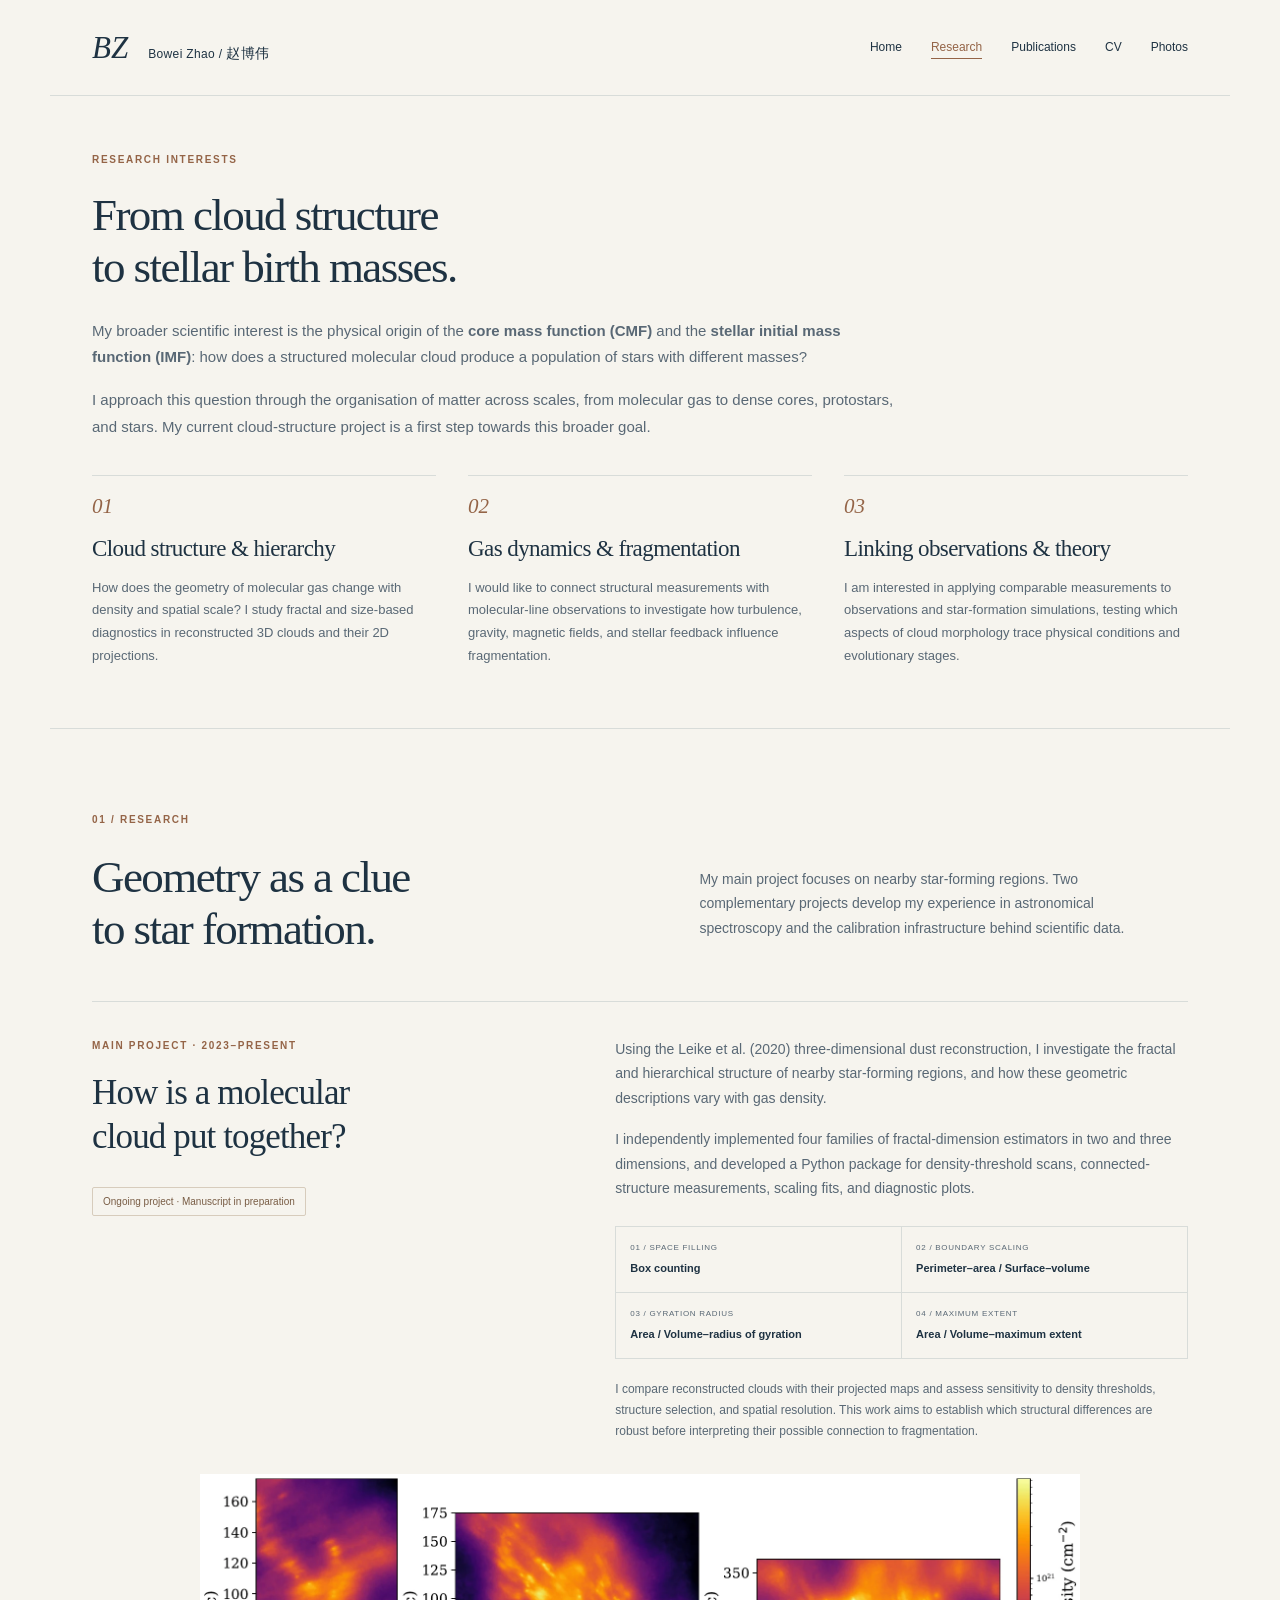
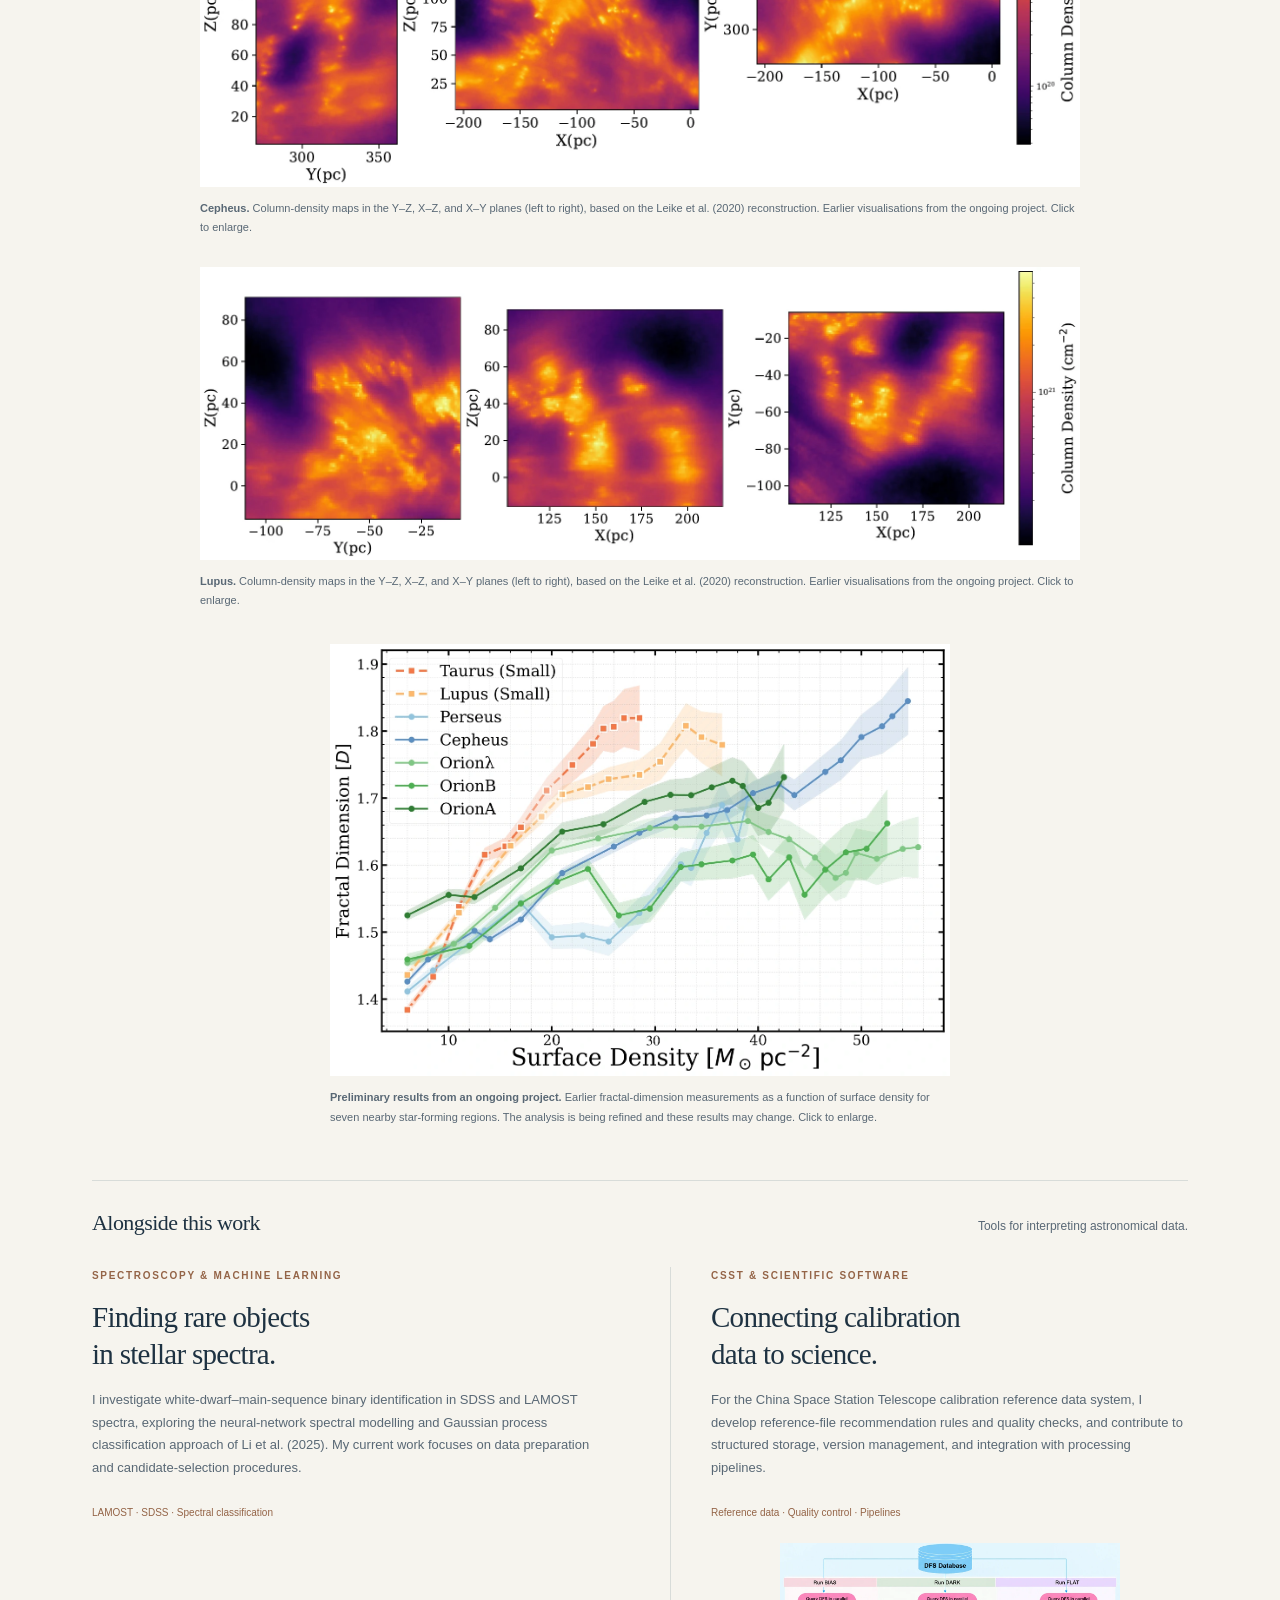
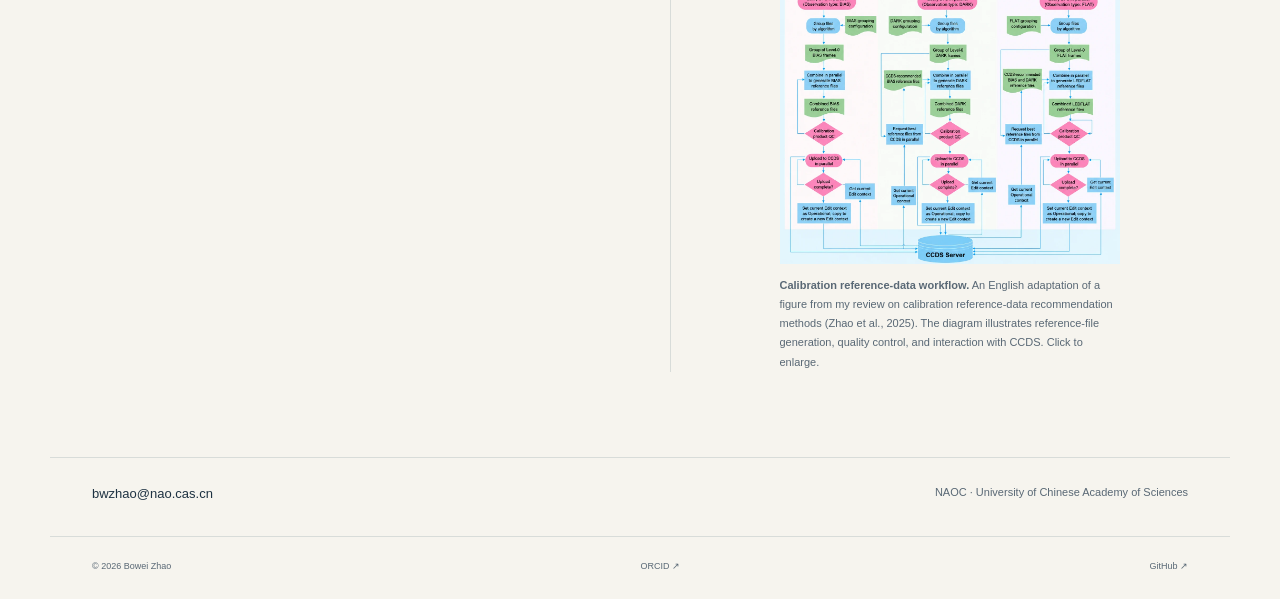
==== research.html @ 01f702c6 "Add files via upload" ====
<!doctype html>
<html lang="en"><head><meta charset="utf-8"><meta name="viewport" content="width=device-width,initial-scale=1"><title>Bowei Zhao | Research · Molecular Clouds &amp; Star Formation</title><meta name="description" content="Bowei Zhao’s research on molecular clouds, star formation, fractal structure, 3D dust, stellar spectra, and CSST calibration."><link rel="noopener noreferrer" href="https://zhao-bowei.github.io/research.html" target="_blank"><meta name="theme-color" content="#f6f4ee"><link rel="icon" href="favicon.svg" type="image/svg+xml"><link rel="stylesheet" href="style.css?v=20261019"><link rel="stylesheet" href="pages.css?v=20261019"></head><body><a class="skip" href="#main">Skip to content</a><header class="wrap"><a class="brand" href="index.html">BZ<span>Bowei Zhao / <span class="chinese-name">赵博伟</span></span></a><nav aria-label="Main navigation"><a href="index.html">Home</a><a href="research.html" aria-current="page">Research</a><a href="publications.html">Publications</a><a href="cv.html">CV</a><a href="photos.html">Photos</a></nav></header><main id="main"><section id="interests" class="wrap interests"><p class="eyebrow">RESEARCH INTERESTS</p><h2>From cloud structure<br>to stellar birth masses.</h2><div class="interest-intro"><p>My broader scientific interest is the physical origin of the <strong>core mass function (CMF)</strong> and the <strong>stellar initial mass function (IMF)</strong>: how does a structured molecular cloud produce a population of stars with different masses?</p><p>I approach this question through the organisation of matter across scales, from molecular gas to dense cores, protostars, and stars. My current cloud-structure project is a first step towards this broader goal.</p></div><div class="interest-topics"><article><span>01</span><h3>Cloud structure &amp; hierarchy</h3><p>How does the geometry of molecular gas change with density and spatial scale? I study fractal and size-based diagnostics in reconstructed 3D clouds and their 2D projections.</p></article><article><span>02</span><h3>Gas dynamics &amp; fragmentation</h3><p>I would like to connect structural measurements with molecular-line observations to investigate how turbulence, gravity, magnetic fields, and stellar feedback influence fragmentation.</p></article><article><span>03</span><h3>Linking observations &amp; theory</h3><p>I am interested in applying comparable measurements to observations and star-formation simulations, testing which aspects of cloud morphology trace physical conditions and evolutionary stages.</p></article></div></section><section id="research" class="wrap research"><div class="section-heading"><p class="eyebrow">01 / RESEARCH</p><h2>Geometry as a clue<br>to star formation.</h2><p>My main project focuses on nearby star-forming regions. Two complementary projects develop my experience in astronomical spectroscopy and the calibration infrastructure behind scientific data.</p></div><article class="featured"><div class="project-title"><p class="eyebrow">MAIN PROJECT · 2023–PRESENT</p><h3>How is a molecular<br>cloud put together?</h3><span class="status">Ongoing project · Manuscript in preparation</span></div><div class="project-body"><p>Using the Leike et al. (2020) three-dimensional dust reconstruction, I investigate the fractal and hierarchical structure of nearby star-forming regions, and how these geometric descriptions vary with gas density.</p><p>I independently implemented four families of fractal-dimension estimators in two and three dimensions, and developed a Python package for density-threshold scans, connected-structure measurements, scaling fits, and diagnostic plots.</p><div class="methods"><div><span>01 / SPACE FILLING</span><strong>Box counting</strong></div><div><span>02 / BOUNDARY SCALING</span><strong>Perimeter–area / Surface–volume</strong></div><div><span>03 / GYRATION RADIUS</span><strong>Area / Volume–radius of gyration</strong></div><div><span>04 / MAXIMUM EXTENT</span><strong>Area / Volume–maximum extent</strong></div></div><p class="small">I compare reconstructed clouds with their projected maps and assess sensitivity to density thresholds, structure selection, and spatial resolution. This work aims to establish which structural differences are robust before interpreting their possible connection to fragmentation.</p></div></article>
<div class="figure-pair"><figure class="research-figure cloud-overview"><a href="assets/cepheus-projections.webp" target="_blank" rel="noopener" aria-label="Enlarge Cepheus projection maps"><img src="assets/cepheus-projections.webp" alt="Cepheus column-density maps in Y–Z, X–Z, and X–Y projections, with coordinates and color scale." loading="lazy" decoding="async"></a><figcaption><strong>Cepheus.</strong> Column-density maps in the Y–Z, X–Z, and X–Y planes (left to right), based on the Leike et al. (2020) reconstruction. Earlier visualisations from the ongoing project. Click to enlarge.</figcaption></figure><figure class="research-figure cloud-overview"><a href="assets/lupus-projections.webp" target="_blank" rel="noopener" aria-label="Enlarge Lupus projection maps"><img src="assets/lupus-projections.webp" alt="Lupus column-density maps in Y–Z, X–Z, and X–Y projections, with coordinates and color scale." loading="lazy" decoding="async"></a><figcaption><strong>Lupus.</strong> Column-density maps in the Y–Z, X–Z, and X–Y planes (left to right), based on the Leike et al. (2020) reconstruction. Earlier visualisations from the ongoing project. Click to enlarge.</figcaption></figure><figure class="research-figure" id="figure-structure-results"><a href="assets/structure-results.webp" target="_blank" rel="noopener"><img src="assets/structure-results.webp" alt="Earlier fractal-dimension measurements versus surface density for seven nearby star-forming regions." loading="lazy" style="display:block;width:100%;height:auto"></a><figcaption><strong>Preliminary results from an ongoing project.</strong> Earlier fractal-dimension measurements as a function of surface density for seven nearby star-forming regions. The analysis is being refined and these results may change. Click to enlarge.</figcaption></figure></div><div class="other-heading"><h3>Alongside this work</h3><p>Tools for interpreting astronomical data.</p></div><div class="other-projects"><article><p class="eyebrow">SPECTROSCOPY &amp; MACHINE LEARNING</p><h3>Finding rare objects<br>in stellar spectra.</h3><p>I investigate white-dwarf–main-sequence binary identification in SDSS and LAMOST spectra, exploring the neural-network spectral modelling and Gaussian process classification approach of Li et al. (2025). My current work focuses on data preparation and candidate-selection procedures.</p><p class="project-foot">LAMOST · SDSS · Spectral classification</p></article><article><p class="eyebrow">CSST &amp; SCIENTIFIC SOFTWARE</p><h3>Connecting calibration<br>data to science.</h3><p>For the China Space Station Telescope calibration reference data system, I develop reference-file recommendation rules and quality checks, and contribute to structured storage, version management, and integration with processing pipelines.</p><p class="project-foot">Reference data · Quality control · Pipelines</p><figure class="research-figure" id="figure-calibration-workflow"><a href="assets/calibration-workflow.webp" target="_blank" rel="noopener" aria-label="Open the CCDS calibration workflow at full size"><img src="assets/calibration-workflow.webp" alt="Workflow for BIAS, DARK, and LEDFLAT calibration reference-file generation and interaction with the CCDS server." loading="lazy" style="display:block;width:100%;height:auto"></a><figcaption><strong>Calibration reference-data workflow.</strong> An English adaptation of a figure from my review on calibration reference-data recommendation methods (Zhao et al., 2025). The diagram illustrates reference-file generation, quality control, and interaction with CCDS. Click to enlarge.</figcaption></figure></article></div></section>

<section class="wrap page-contact"><a href="mailto:bwzhao@nao.cas.cn">bwzhao@nao.cas.cn</a><span>NAOC · University of Chinese Academy of Sciences</span></section></main><footer class="wrap"><span>© 2026 Bowei Zhao</span><a href="https://orcid.org/0009-0002-6783-7510" target="_blank" rel="me noopener noreferrer">ORCID ↗</a><a href="https://github.com/Zhao-Bowei" target="_blank" rel="noopener noreferrer">GitHub ↗</a></footer></body></html>
---- style.css ----
@charset "UTF-8";
:root{--paper:#f6f4ee;--ink:#1e3242;--muted:#596875;--line:#d8dcd9;--accent:#946447;--blue:#395e70}*{box-sizing:border-box}html{scroll-behavior:smooth;scroll-padding-top:28px}body{margin:0;background:var(--paper);color:var(--ink);font:16px/1.75 -apple-system,BlinkMacSystemFont,"Segoe UI",Arial,sans-serif}.wrap{max-width:1180px;margin:auto;padding-left:42px;padding-right:42px}a{color:inherit;text-decoration:none}a:hover{color:var(--accent)}a:focus-visible,input:focus-visible{outline:3px solid var(--accent);outline-offset:6px}header{height:100px;display:flex;align-items:center;justify-content:space-between;border-bottom:1px solid var(--line)}.brand{font:italic 31px Georgia,serif}.brand span{font:12px/1.4 Arial,sans-serif;margin-left:20px;letter-spacing:.03em}nav{display:flex;gap:29px;font-size:12px}p,h1,h2,h3,figure{margin:0}p+p{margin-top:17px}.eyebrow{font-size:10px;letter-spacing:.17em;font-weight:650;color:var(--accent)}.hero{display:grid;grid-template-columns:1.05fr 1fr;gap:65px;align-items:center;padding-top:74px;padding-bottom:70px}h1{font:normal clamp(64px,7.6vw,102px)/.98 Georgia,"Times New Roman",serif;letter-spacing:-.055em;margin:30px 0 27px}h1 em{font-weight:400;color:var(--blue)}.hero-question{font:25px/1.4 Georgia,serif;letter-spacing:-.015em}.hero-bio{font-size:14px;color:var(--muted);max-width:445px;margin:22px 0 25px}.hero-bio strong{font-weight:600;color:var(--ink)}.text-link{font-size:12px;border-bottom:1px solid var(--ink);padding-bottom:8px;display:inline-flex;gap:36px;align-items:center}.explorer{background:#e8ece9;position:relative;border:1px solid #d1dad8;padding:22px 23px 19px}.figure-head{display:flex;justify-content:space-between;align-items:center;font-size:9px;letter-spacing:.12em;color:#425f68}.live-dot{width:6px;height:6px;background:#8b684b;border-radius:50%}canvas{display:block;width:100%;height:auto;aspect-ratio:600/540;margin:12px 0 0}.control label{display:flex;justify-content:space-between;font-size:11px}.control output{font-variant-numeric:tabular-nums;font-weight:600}input[type=range]{width:100%;accent-color:var(--blue);cursor:pointer;margin:11px 0 3px}.range-labels{display:flex;justify-content:space-between;color:var(--muted);font-size:9px}figcaption{font-size:10px;line-height:1.7;margin-top:17px;color:#435a64}figcaption span{font-size:9px;color:#64767a}.research-line{display:flex;justify-content:space-between;border-top:1px solid var(--line);border-bottom:1px solid var(--line);padding-top:18px;padding-bottom:18px;font-size:9px;letter-spacing:.17em;color:var(--muted)}.research{padding-top:82px;padding-bottom:85px}.section-heading{display:grid;grid-template-columns:1.1fr 1fr;column-gap:70px}.section-heading>.eyebrow{grid-column:1/-1;margin-bottom:23px}h2{font:normal 45px/1.16 Georgia,serif;letter-spacing:-.035em}.section-heading>p:last-child{font-size:14px;color:var(--muted);align-self:center;max-width:470px}.featured{display:grid;grid-template-columns:1fr 1.25fr;gap:65px;border-top:1px solid var(--line);margin-top:45px;padding-top:35px}h3{font:normal 29px/1.25 Georgia,serif;letter-spacing:-.025em}.project-title h3{font-size:35px;margin:17px 0 27px}.status{display:inline-block;font-size:10px;border:1px solid #d7ccbc;border-radius:2px;color:#795d45;padding:5px 10px}.project-body p{font-size:14px;color:var(--muted)}.methods{display:grid;grid-template-columns:1fr 1fr;border-top:1px solid var(--line);border-left:1px solid var(--line);margin:25px 0 20px}.methods>div{padding:14px;border-right:1px solid var(--line);border-bottom:1px solid var(--line)}.methods span{font-size:8px;letter-spacing:.09em;color:var(--muted);display:block}.methods strong{display:block;font-size:11px;font-weight:550;margin-top:4px}.project-body .small{font-size:12px}.other-heading{border-top:1px solid var(--line);margin-top:53px;padding-top:28px;display:flex;align-items:baseline;justify-content:space-between}.other-heading h3{font-size:22px}.other-heading p{font-size:12px;color:var(--muted)}.other-projects{display:grid;grid-template-columns:1fr 1fr;gap:60px;margin-top:30px}.other-projects article+article{border-left:1px solid var(--line);padding-left:40px}.other-projects h3{margin:15px 0 17px}.other-projects p:not(.eyebrow){font-size:13px;color:var(--muted)}.other-projects .project-foot{font-size:10px!important;color:var(--accent)!important;margin-top:24px}.next{background:#e9eeeb;border-top:1px solid #d6dfdb;border-bottom:1px solid #d6dfdb}.next-inner{display:grid;grid-template-columns:1fr 1.25fr;column-gap:65px;padding-top:49px;padding-bottom:51px}.next .eyebrow{grid-column:1/-1;margin-bottom:22px}.next p:not(.eyebrow){font-size:14px;color:#4f6268}.next-caption{font-size:8px;letter-spacing:.13em;color:#5c747a;display:block;margin-top:27px}.about{display:grid;grid-template-columns:1fr 1fr;gap:85px;padding-top:80px;padding-bottom:75px}.about h2{font-size:37px;margin:23px 0}.chinese{font:18px system-ui,sans-serif;letter-spacing:.12em;display:block;margin-top:12px;color:var(--muted)}.about p:not(.eyebrow){font-size:13px;color:var(--muted)}.about .text-link{margin-top:25px}.education article{margin-top:23px;padding-top:20px;border-top:1px solid var(--line)}.education article>span{font-size:9px;letter-spacing:.1em;color:var(--accent)}.education h3{font:600 13px/1.5 Arial,sans-serif;margin:6px 0}.education article p{font-size:12px!important}.toolkit{font-size:10px!important;margin-top:25px;color:var(--blue)!important}.contact{border-top:1px solid var(--line);padding-top:50px;padding-bottom:65px}.contact h2{margin:20px 0}.contact p:not(.eyebrow){font-size:13px;color:var(--muted)}.email{font:27px/1.6 Georgia,serif;display:inline-block;margin-top:22px;border-bottom:1px solid var(--ink)}.email span{font:18px Arial;margin-left:40px}footer{display:flex;justify-content:space-between;padding-top:22px;padding-bottom:25px;font-size:9px;color:var(--muted);border-top:1px solid var(--line)}.skip{position:absolute;top:-100px;left:12px;background:white;padding:12px;z-index:10}.skip:focus{top:12px}@media(min-width:1500px){.hero{padding-top:90px;padding-bottom:90px}}@media(max-width:850px){.wrap{padding-left:26px;padding-right:26px}.hero{gap:30px}h1{font-size:72px}.hero-question{font-size:21px}.explorer{padding:16px}.featured{gap:35px}.about{gap:40px}.other-projects{gap:30px}}@media(max-width:620px){header{height:80px}.brand span{display:none}nav{gap:18px;font-size:11px}.hero{grid-template-columns:1fr;padding-top:46px;padding-bottom:40px;gap:36px}h1{font-size:78px}.hero-bio{max-width:none}.explorer{max-width:440px;width:100%;margin:auto}.research-line{font-size:7px;letter-spacing:.07em}.research{padding-top:50px;padding-bottom:50px}.section-heading,.featured,.next-inner,.about,.other-projects{grid-template-columns:1fr;gap:26px}h2{font-size:37px}.section-heading>.eyebrow{margin-bottom:0}.featured{margin-top:30px;padding-top:27px}.project-title h3{font-size:31px}.other-heading{display:block;margin-top:36px}.other-heading p{margin-top:6px}.other-projects article+article{border-left:0;border-top:1px solid var(--line);padding:26px 0 0}.next-inner{padding-top:35px;padding-bottom:35px;gap:20px}.next .eyebrow{margin-bottom:0}.about{padding-top:48px;padding-bottom:45px;gap:36px}.contact{padding-top:37px;padding-bottom:48px}.email{font-size:24px}.email span{margin-left:14px}footer{gap:15px;flex-wrap:wrap}footer>span:nth-child(2){display:none}}@media(prefers-reduced-motion:reduce){html{scroll-behavior:auto}}
.publications,.experience{border-top:1px solid var(--line);padding-top:55px;padding-bottom:60px}.publications h2,.experience h2{margin-top:20px}.papers{padding-left:22px;margin:32px 0}.papers li{padding:20px 0;border-top:1px solid var(--line)}.papers h3,.manuscript h3{font:normal 22px/1.4 Georgia,serif;margin-bottom:9px}.papers p,.manuscript>p:last-child{font-size:12px;color:var(--muted)}.papers p+p{margin-top:5px}.manuscript{padding:22px;background:#e9eeeb}.manuscript h3{margin-top:12px}.portrait{display:block;width:160px;height:auto;margin-top:24px;border:1px solid var(--line)}.profile-links{display:flex;gap:28px;flex-wrap:wrap}@media(max-width:620px){nav{gap:11px;font-size:10px}.portrait{width:140px}.publications,.experience{padding-top:38px;padding-bottom:40px}.papers h3{font-size:20px}}

/* Bound intrinsic image sizes inside the About grid. */
.about{grid-template-columns:minmax(0,1fr) minmax(0,1fr)}.about>div{min-width:0}.portrait{max-width:100%;width:160px;height:auto;border-radius:4px}.education{overflow-wrap:break-word}@media(max-width:620px){.about{grid-template-columns:minmax(0,1fr)}}

.application-intro{grid-template-columns:minmax(0,1fr) 250px;gap:65px}.application-intro h1{font-size:74px;letter-spacing:-.045em;margin:22px 0}.name-cn{display:block;font:22px/1.5 system-ui,sans-serif;letter-spacing:.16em;color:var(--muted);margin-top:12px}.intro-role{font-size:12px;color:var(--muted);line-height:1.8;margin-bottom:24px}.application-intro .hero-bio{max-width:660px;margin:18px 0}.intro-actions{display:flex;flex-wrap:wrap;gap:28px;margin-top:30px}.profile-photo{align-self:start;margin-top:55px}.profile-photo img{border-radius:4px}.profile-photo figcaption{margin-top:16px;font-size:11px;line-height:1.9}.method-demo{display:grid;grid-template-columns:minmax(0,1fr) minmax(0,1fr);gap:65px;align-items:center;margin-top:40px;padding-top:35px;border-top:1px solid var(--line)}.method-demo h3{margin:18px 0}.method-demo>div>p:not(.eyebrow){font-size:13px;color:var(--muted)}.education-section{padding-top:50px;padding-bottom:55px;border-top:1px solid var(--line)}.education-section h2{margin-top:18px}.education-section>.education{margin-top:28px}.education-section>.education>.eyebrow{display:none}@media(max-width:620px){.application-intro{grid-template-columns:1fr;gap:20px}.application-intro h1{font-size:60px}.profile-photo{margin-top:0}.profile-photo img{width:160px!important}.method-demo{grid-template-columns:1fr;gap:25px}.intro-actions{gap:22px}}

/* v6: personal background, research interests, and replaceable scientific figures. */
.interests{padding-top:55px;padding-bottom:60px;border-bottom:1px solid var(--line)}.interests h2{margin:20px 0 25px}.interest-intro{max-width:810px;font-size:15px;color:var(--muted)}.interest-topics{display:grid;grid-template-columns:repeat(3,minmax(0,1fr));gap:32px;margin-top:35px}.interest-topics article{border-top:1px solid var(--line);padding-top:18px}.interest-topics article>span{font:italic 21px Georgia,serif;color:var(--accent)}.interest-topics h3{font-size:23px;margin:13px 0}.interest-topics p{font-size:13px;color:var(--muted)}.figure-pair{display:grid;grid-template-columns:repeat(2,minmax(0,1fr));gap:25px;margin-top:32px}.research-figure{min-width:0;margin:24px 0 0}.figure-pair .research-figure{margin-top:0}.figure-placeholder{min-height:230px;display:flex;flex-direction:column;align-items:center;justify-content:center;text-align:center;padding:25px;border:1px dashed #a8b7b8;background:#eef0eb}.figure-index{font-size:8px;letter-spacing:.13em;color:var(--blue)}.figure-placeholder h4{font:normal 23px/1.3 Georgia,serif;margin:20px 0 10px}.figure-placeholder p{font-size:12px!important;max-width:330px;margin:0!important;color:var(--muted)}.placeholder-note{font-size:9px;color:var(--accent);margin-top:24px}.research-figure figcaption{font-size:10px;color:var(--muted)}.research-figure>img{display:block;width:100%;height:auto;max-width:100%}.profile-photo img{width:180px}.application-intro{grid-template-columns:minmax(0,1fr) 210px}.hero-bio{line-height:1.85}@media(max-width:800px){.interest-topics{grid-template-columns:1fr;gap:20px}}@media(max-width:620px){.application-intro,.figure-pair{grid-template-columns:minmax(0,1fr)}.interests{padding-top:40px;padding-bottom:40px}nav{flex-wrap:wrap;justify-content:flex-end;gap:9px 13px;max-width:255px}.figure-placeholder{min-height:210px}}

.name-cn,.chinese{font-family:"Kaiti SC","STKaiti","KaiTi","楷体","AR PL UKai CN",serif;font-style:normal;font-weight:400}.figure-pair{grid-template-columns:minmax(0,1fr)}.cloud-overview{max-width:880px;margin-left:auto!important;margin-right:auto!important}.cloud-overview a{display:block}.cloud-overview img{display:block;width:100%;height:auto}.cloud-overview figcaption{max-width:790px;margin:14px auto 0;line-height:1.8}#figure-structure-results .figure-placeholder{min-height:150px}

/* v8: compact previews; preserve each complete scientific figure. */
.figure-pair{grid-template-columns:repeat(2,minmax(0,1fr));gap:28px;align-items:start}.figure-pair .research-figure{width:100%;max-width:none;margin:0!important}.figure-pair .research-figure>a{display:flex;align-items:center;justify-content:center;height:310px;padding:10px;background:#fff;border:1px solid var(--line)}.figure-pair .research-figure>a>img{display:block;width:auto!important;max-width:100%;height:auto!important;max-height:288px;object-fit:contain}.research-figure>a{cursor:zoom-in}.research-figure figcaption{font-size:11px;line-height:1.75;margin-top:12px}.research-figure figcaption strong{font-weight:600}#figure-calibration-workflow{max-width:420px;margin:24px auto 0}#figure-calibration-workflow>a{display:flex;align-items:center;justify-content:center;height:310px;padding:10px;background:#fff;border:1px solid var(--line)}#figure-calibration-workflow>a>img{width:auto!important;max-width:100%;height:auto!important;max-height:288px;object-fit:contain}@media(max-width:760px){.figure-pair{grid-template-columns:minmax(0,1fr);gap:28px}.figure-pair .research-figure{max-width:540px;margin:0 auto!important}.figure-pair .research-figure>a,#figure-calibration-workflow>a{height:280px}.figure-pair .research-figure>a>img,#figure-calibration-workflow>a>img{max-height:258px}}

/* v9: image-sized previews without fixed-height white frames. */
.figure-pair{display:grid;grid-template-columns:minmax(0,1fr);gap:30px}.figure-pair .research-figure{width:100%;max-width:880px;margin:0 auto!important}.figure-pair .research-figure>a{display:block;height:auto;padding:0;background:transparent;border:0}.figure-pair .research-figure>a>img{display:block;width:100%!important;max-width:100%;height:auto!important;max-height:none;object-fit:contain}.figure-pair #figure-structure-results{max-width:620px;margin-top:4px!important}#figure-calibration-workflow{max-width:340px;margin:22px auto 0}#figure-calibration-workflow>a{display:block;height:auto;padding:0;border:0;background:transparent}#figure-calibration-workflow>a>img{display:block;width:100%!important;height:auto!important;max-width:100%;max-height:none}.cloud-overview figcaption{max-width:none}@media(max-width:760px){.figure-pair .research-figure>a,#figure-calibration-workflow>a{height:auto}.figure-pair .research-figure>a>img,#figure-calibration-workflow>a>img{max-height:none}}

/* Personal photographs: grouped by subject, no visible captions. */
.personal-gallery{padding-top:55px;padding-bottom:55px;border-top:1px solid var(--line)}.photo-group{columns:3;column-gap:16px}.photo-group+.photo-group{margin-top:42px;padding-top:34px;border-top:1px solid var(--line)}.photo-tile{display:block;break-inside:avoid;margin:0 0 16px;cursor:zoom-in}.photo-tile img{display:block;width:100%;height:auto;border-radius:2px}.photo-tile:hover img{filter:brightness(1.04)}#photo-viewer{border:0;padding:40px;background:#14232a;max-width:95vw;max-height:94vh;overflow:hidden}#photo-viewer::backdrop{background:#101a20e8}#photo-viewer>img{display:block;max-width:calc(95vw - 80px);max-height:calc(94vh - 80px);width:auto;height:auto;object-fit:contain}#photo-viewer button{position:absolute;background:#14232ad9;color:white;border:0;cursor:pointer;font:30px/1 Arial,sans-serif;width:38px;height:38px}#photo-viewer button:focus-visible{outline:2px solid white}.photo-close{right:0;top:0}.photo-prev{left:0;top:48%}.photo-next{right:0;top:48%}@media(max-width:620px){.photo-group{columns:2;column-gap:10px}.photo-tile{margin-bottom:10px}.photo-group+.photo-group{margin-top:26px;padding-top:24px}.personal-gallery{padding-top:35px;padding-bottom:35px}}@media(max-width:360px){.photo-group{columns:1}}

/* v11: four cover photographs with collapsed collections. */
.personal-gallery{display:grid;grid-template-columns:repeat(2,minmax(0,1fr));gap:30px;align-items:start}.personal-gallery .photo-group{columns:auto;min-width:0;margin:0;padding:0;border:0}.photo-group>.photo-tile{margin:0}.photo-group>.photo-tile>img{width:100%;height:260px;object-fit:cover}.photo-more{margin-top:10px}.photo-more>summary{cursor:pointer;list-style:none;display:inline-block;font-size:11px;color:var(--muted);border-bottom:1px solid var(--line);padding:4px 0}.photo-more>summary::-webkit-details-marker{display:none}.photo-more>summary:hover{color:var(--accent)}.photo-more>summary:focus-visible{outline:2px solid var(--accent);outline-offset:4px}.photo-extra{columns:2;column-gap:10px;margin-top:15px}.photo-extra .photo-tile{margin-bottom:10px}.photo-extra img{height:auto}.photo-more[open]>summary{color:var(--accent)}@media(max-width:620px){.personal-gallery{grid-template-columns:minmax(0,1fr);gap:28px}.photo-group>.photo-tile>img{height:auto;max-height:330px;object-fit:contain}}
---- pages.css ----
/* Multi-page refinements: preserve the established visual identity. */
header{height:auto;min-height:96px;gap:24px}header nav{flex-wrap:wrap;justify-content:flex-end}nav a[aria-current=page]{color:var(--accent);border-bottom:1px solid var(--accent)}.brand>span{display:inline}.brand .chinese-name{font-family:"Kaiti SC","STKaiti","KaiTi","楷体","AR PL UKai CN",serif;font-size:14px;margin-left:0}.application-intro{padding-top:60px;padding-bottom:55px}.direct-contact{margin-top:26px;font-size:15px}.direct-contact>div{font-size:12px;margin-top:9px;color:var(--muted)}.home-summary{padding-top:38px;padding-bottom:42px;border-top:1px solid var(--line)}.home-summary h2{font-size:34px;margin:16px 0}.home-summary>p:not(.eyebrow){max-width:780px;font-size:15px;color:var(--muted)}.interest-keywords{display:flex;flex-wrap:wrap;gap:10px 22px;color:var(--accent);font-size:12px;margin:22px 0}.home-links{display:flex;gap:25px;flex-wrap:wrap;margin-top:24px;font-size:13px}.page-contact{border-top:1px solid var(--line);padding-top:25px;padding-bottom:30px;display:flex;justify-content:space-between;gap:18px;flex-wrap:wrap;font-size:13px}.page-contact>span{font-size:11px;color:var(--muted)}.subheading{font-size:25px;margin:30px 0 18px}.paper-link{color:var(--accent);border-bottom:1px solid var(--line)}.cv-page,.page-heading{padding-top:55px;padding-bottom:35px}.cv-page h1,.page-heading h1{font-size:55px;margin:20px 0 25px;letter-spacing:-.03em}.cv-page>p:not(.eyebrow){font-size:14px;color:var(--muted)}.cv-embed{width:100%;height:850px;margin-top:30px;border:1px solid var(--line);background:white}.page-heading+.personal-gallery{border-top:0;padding-top:0}.interests{padding-top:55px}.publications{border-top:0}.publications>h2{font-size:48px}@media(max-width:760px){header{padding-top:20px;padding-bottom:20px;align-items:flex-start}header nav{gap:10px 16px;max-width:270px}.brand>span{display:none}.cv-embed{height:65vh;min-height:420px}.cv-page h1,.page-heading h1{font-size:40px}.home-summary h2{font-size:29px}.application-intro{padding-top:38px}}
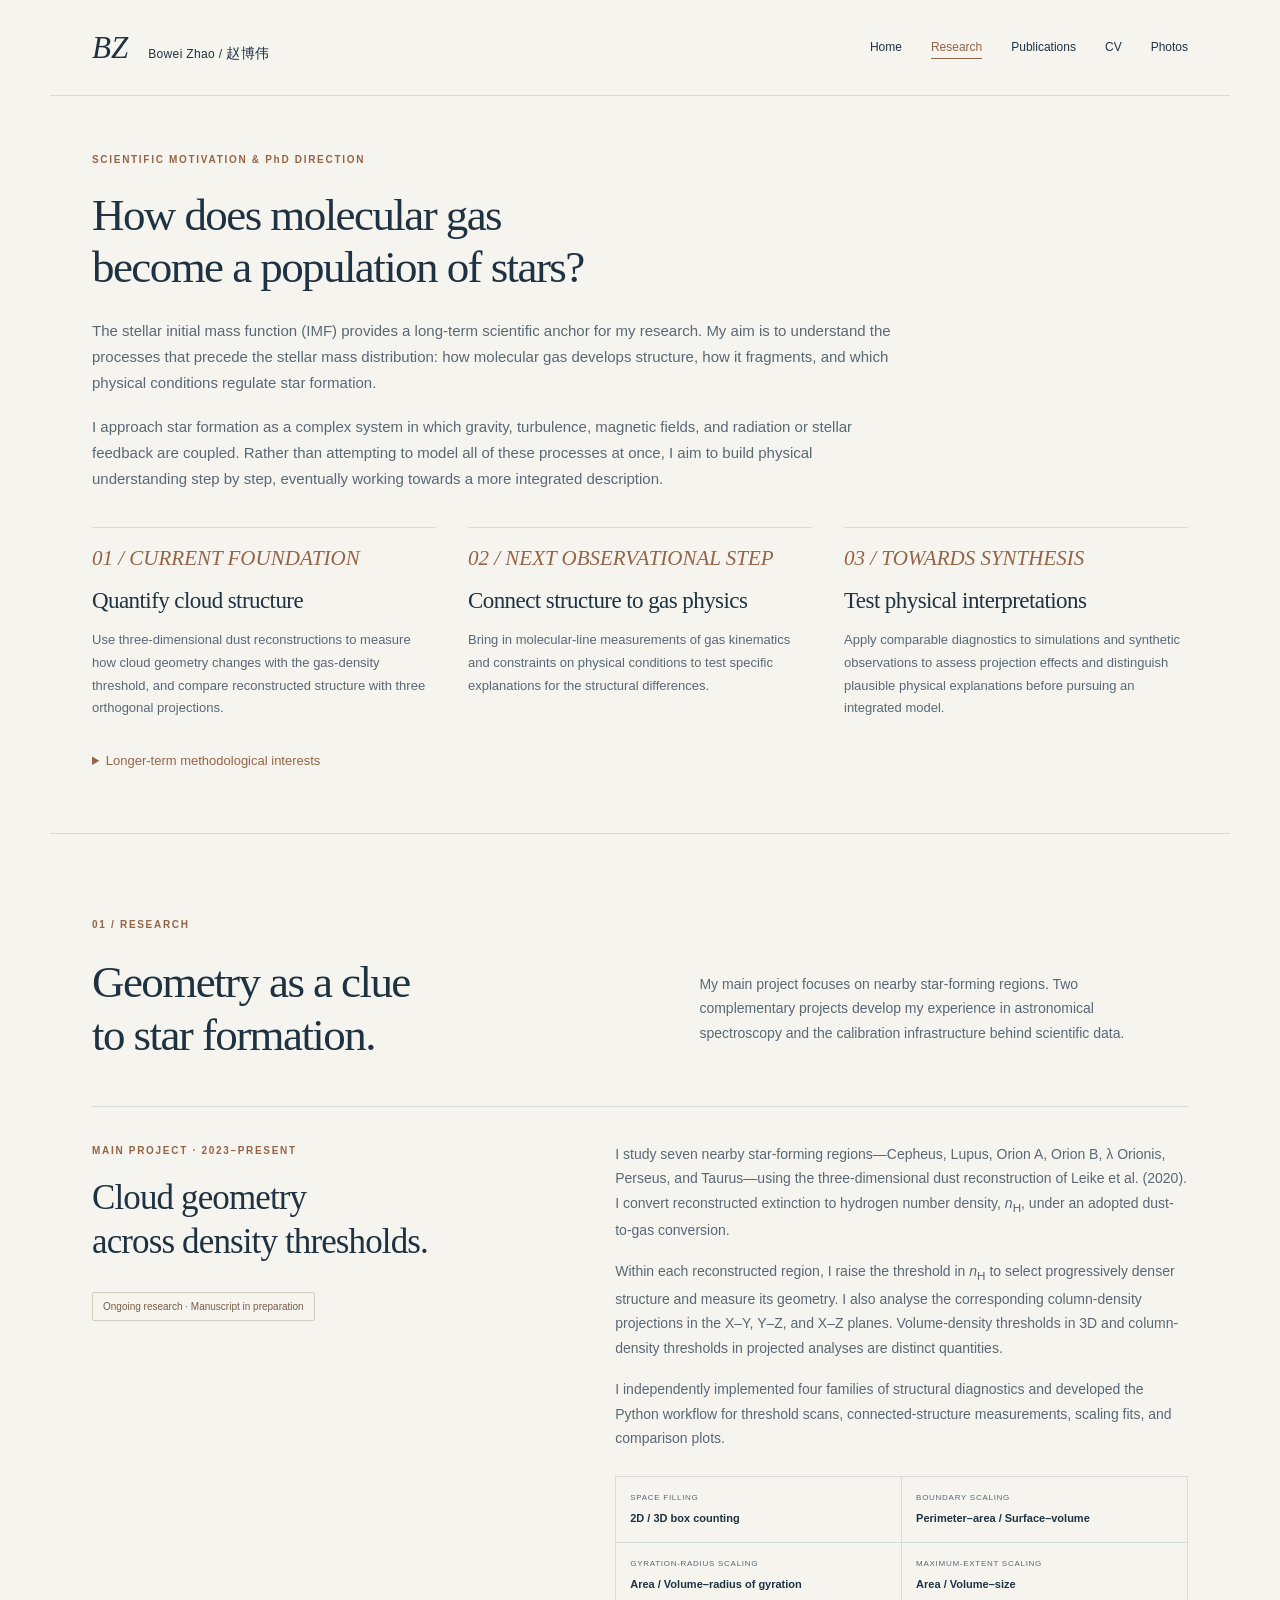
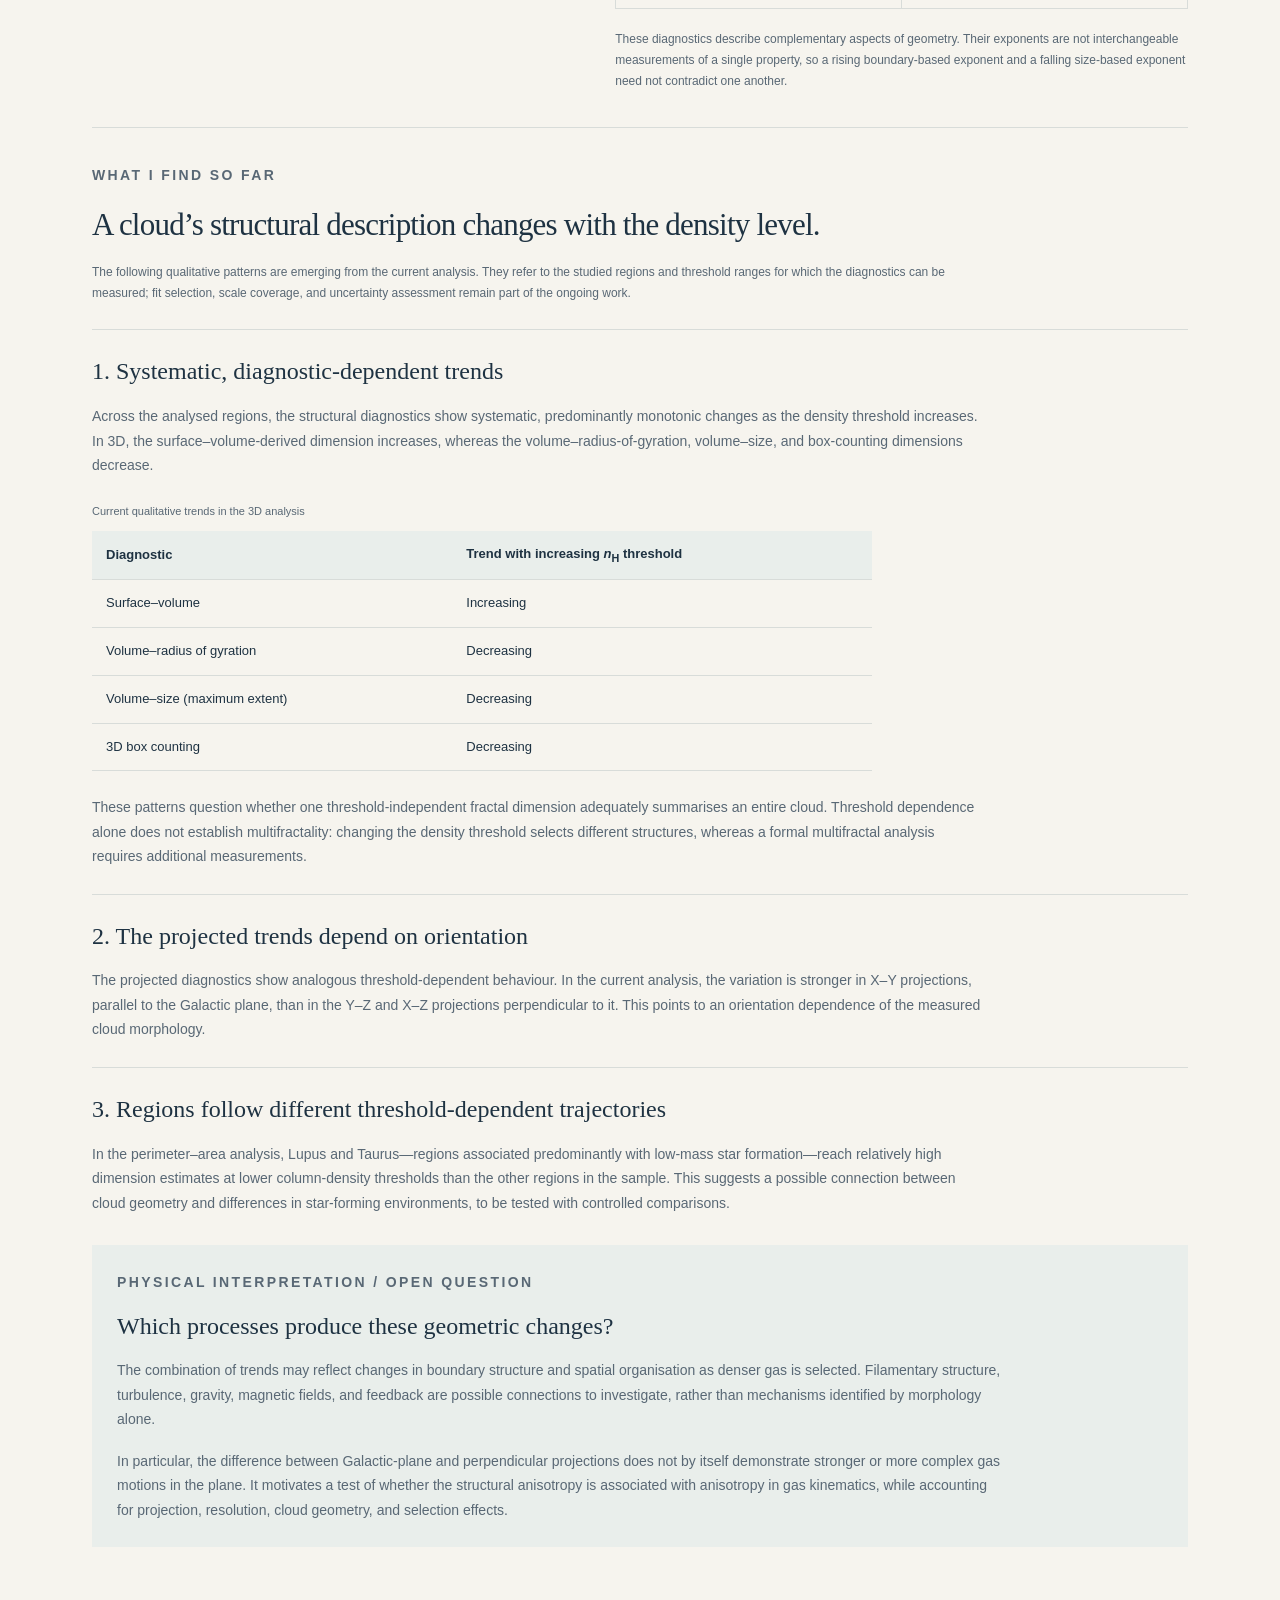
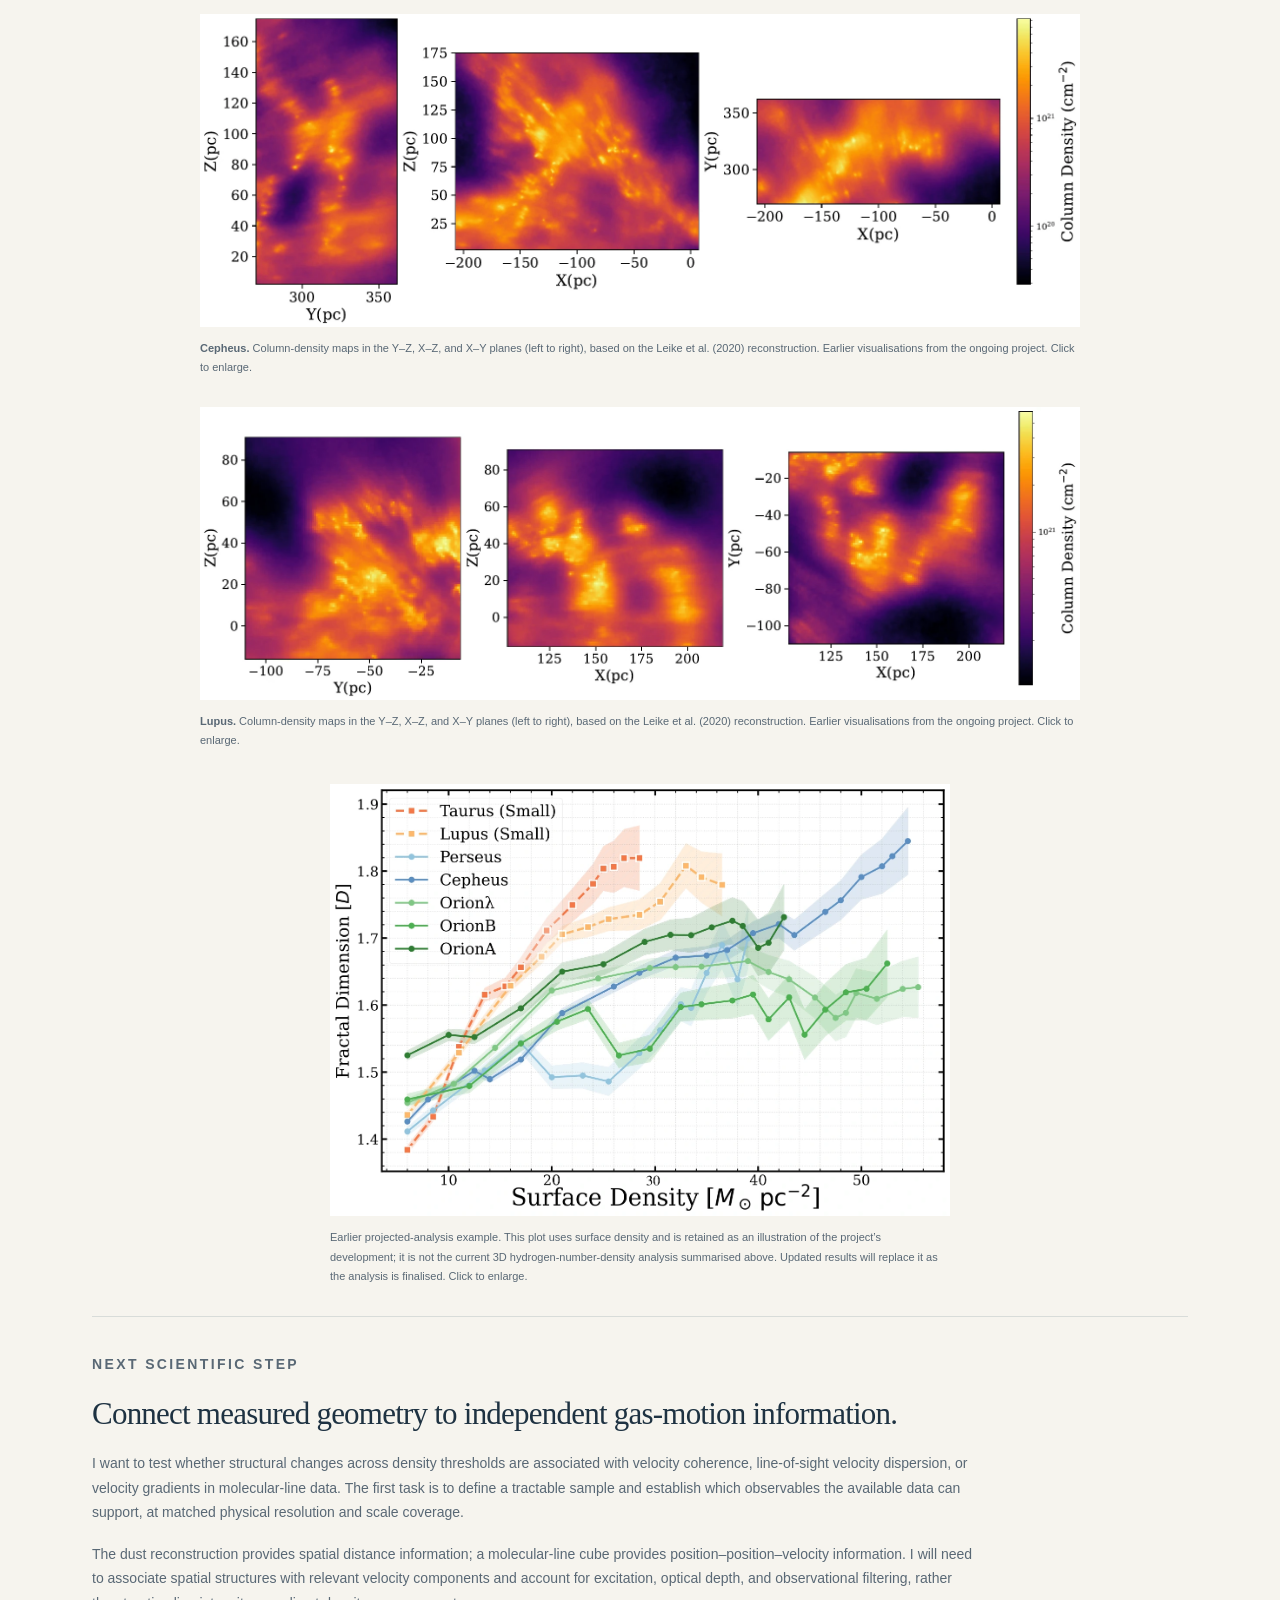
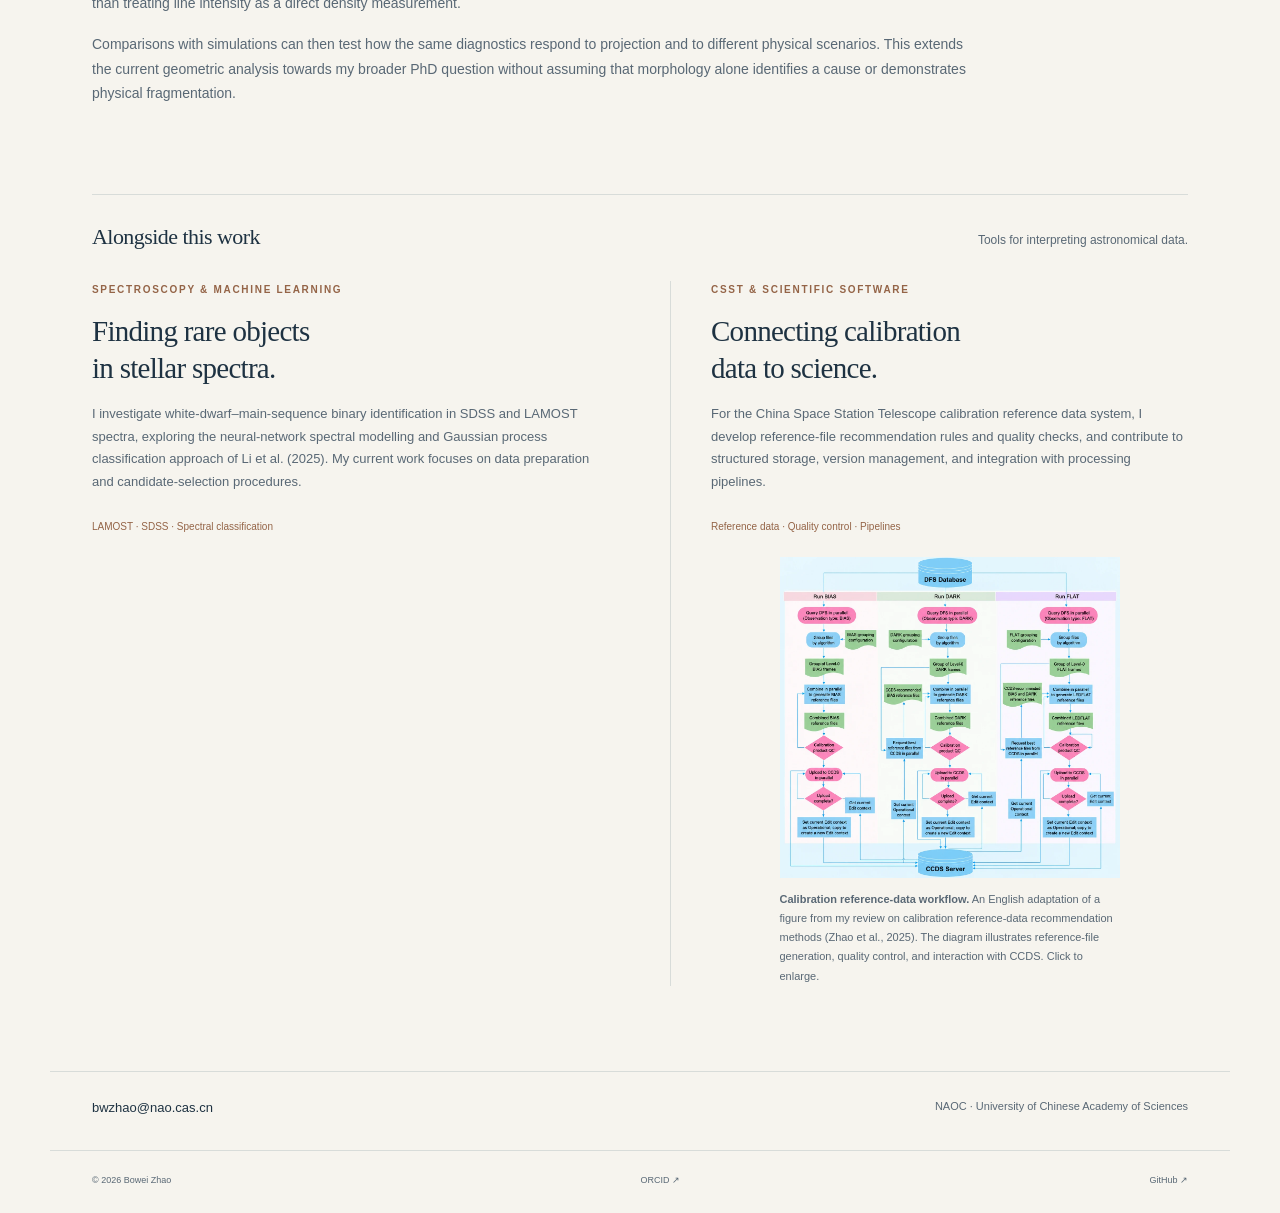
==== commit 74997aca: "Add files via upload" ====
--- a/research.html
+++ b/research.html
@@ -1,5 +1,4 @@
 <!doctype html>
-<html lang="en"><head><meta charset="utf-8"><meta name="viewport" content="width=device-width,initial-scale=1"><title>Bowei Zhao | Research · Molecular Clouds &amp; Star Formation</title><meta name="description" content="Bowei Zhao’s research on molecular clouds, star formation, fractal structure, 3D dust, stellar spectra, and CSST calibration."><link rel="noopener noreferrer" href="https://zhao-bowei.github.io/research.html" target="_blank"><meta name="theme-color" content="#f6f4ee"><link rel="icon" href="favicon.svg" type="image/svg+xml"><link rel="stylesheet" href="style.css?v=20261019"><link rel="stylesheet" href="pages.css?v=20261019"></head><body><a class="skip" href="#main">Skip to content</a><header class="wrap"><a class="brand" href="index.html">BZ<span>Bowei Zhao / <span class="chinese-name">赵博伟</span></span></a><nav aria-label="Main navigation"><a href="index.html">Home</a><a href="research.html" aria-current="page">Research</a><a href="publications.html">Publications</a><a href="cv.html">CV</a><a href="photos.html">Photos</a></nav></header><main id="main"><section id="interests" class="wrap interests"><p class="eyebrow">RESEARCH INTERESTS</p><h2>From cloud structure<br>to stellar birth masses.</h2><div class="interest-intro"><p>My broader scientific interest is the physical origin of the <strong>core mass function (CMF)</strong> and the <strong>stellar initial mass function (IMF)</strong>: how does a structured molecular cloud produce a population of stars with different masses?</p><p>I approach this question through the organisation of matter across scales, from molecular gas to dense cores, protostars, and stars. My current cloud-structure project is a first step towards this broader goal.</p></div><div class="interest-topics"><article><span>01</span><h3>Cloud structure &amp; hierarchy</h3><p>How does the geometry of molecular gas change with density and spatial scale? I study fractal and size-based diagnostics in reconstructed 3D clouds and their 2D projections.</p></article><article><span>02</span><h3>Gas dynamics &amp; fragmentation</h3><p>I would like to connect structural measurements with molecular-line observations to investigate how turbulence, gravity, magnetic fields, and stellar feedback influence fragmentation.</p></article><article><span>03</span><h3>Linking observations &amp; theory</h3><p>I am interested in applying comparable measurements to observations and star-formation simulations, testing which aspects of cloud morphology trace physical conditions and evolutionary stages.</p></article></div></section><section id="research" class="wrap research"><div class="section-heading"><p class="eyebrow">01 / RESEARCH</p><h2>Geometry as a clue<br>to star formation.</h2><p>My main project focuses on nearby star-forming regions. Two complementary projects develop my experience in astronomical spectroscopy and the calibration infrastructure behind scientific data.</p></div><article class="featured"><div class="project-title"><p class="eyebrow">MAIN PROJECT · 2023–PRESENT</p><h3>How is a molecular<br>cloud put together?</h3><span class="status">Ongoing project · Manuscript in preparation</span></div><div class="project-body"><p>Using the Leike et al. (2020) three-dimensional dust reconstruction, I investigate the fractal and hierarchical structure of nearby star-forming regions, and how these geometric descriptions vary with gas density.</p><p>I independently implemented four families of fractal-dimension estimators in two and three dimensions, and developed a Python package for density-threshold scans, connected-structure measurements, scaling fits, and diagnostic plots.</p><div class="methods"><div><span>01 / SPACE FILLING</span><strong>Box counting</strong></div><div><span>02 / BOUNDARY SCALING</span><strong>Perimeter–area / Surface–volume</strong></div><div><span>03 / GYRATION RADIUS</span><strong>Area / Volume–radius of gyration</strong></div><div><span>04 / MAXIMUM EXTENT</span><strong>Area / Volume–maximum extent</strong></div></div><p class="small">I compare reconstructed clouds with their projected maps and assess sensitivity to density thresholds, structure selection, and spatial resolution. This work aims to establish which structural differences are robust before interpreting their possible connection to fragmentation.</p></div></article>
-<div class="figure-pair"><figure class="research-figure cloud-overview"><a href="assets/cepheus-projections.webp" target="_blank" rel="noopener" aria-label="Enlarge Cepheus projection maps"><img src="assets/cepheus-projections.webp" alt="Cepheus column-density maps in Y–Z, X–Z, and X–Y projections, with coordinates and color scale." loading="lazy" decoding="async"></a><figcaption><strong>Cepheus.</strong> Column-density maps in the Y–Z, X–Z, and X–Y planes (left to right), based on the Leike et al. (2020) reconstruction. Earlier visualisations from the ongoing project. Click to enlarge.</figcaption></figure><figure class="research-figure cloud-overview"><a href="assets/lupus-projections.webp" target="_blank" rel="noopener" aria-label="Enlarge Lupus projection maps"><img src="assets/lupus-projections.webp" alt="Lupus column-density maps in Y–Z, X–Z, and X–Y projections, with coordinates and color scale." loading="lazy" decoding="async"></a><figcaption><strong>Lupus.</strong> Column-density maps in the Y–Z, X–Z, and X–Y planes (left to right), based on the Leike et al. (2020) reconstruction. Earlier visualisations from the ongoing project. Click to enlarge.</figcaption></figure><figure class="research-figure" id="figure-structure-results"><a href="assets/structure-results.webp" target="_blank" rel="noopener"><img src="assets/structure-results.webp" alt="Earlier fractal-dimension measurements versus surface density for seven nearby star-forming regions." loading="lazy" style="display:block;width:100%;height:auto"></a><figcaption><strong>Preliminary results from an ongoing project.</strong> Earlier fractal-dimension measurements as a function of surface density for seven nearby star-forming regions. The analysis is being refined and these results may change. Click to enlarge.</figcaption></figure></div><div class="other-heading"><h3>Alongside this work</h3><p>Tools for interpreting astronomical data.</p></div><div class="other-projects"><article><p class="eyebrow">SPECTROSCOPY &amp; MACHINE LEARNING</p><h3>Finding rare objects<br>in stellar spectra.</h3><p>I investigate white-dwarf–main-sequence binary identification in SDSS and LAMOST spectra, exploring the neural-network spectral modelling and Gaussian process classification approach of Li et al. (2025). My current work focuses on data preparation and candidate-selection procedures.</p><p class="project-foot">LAMOST · SDSS · Spectral classification</p></article><article><p class="eyebrow">CSST &amp; SCIENTIFIC SOFTWARE</p><h3>Connecting calibration<br>data to science.</h3><p>For the China Space Station Telescope calibration reference data system, I develop reference-file recommendation rules and quality checks, and contribute to structured storage, version management, and integration with processing pipelines.</p><p class="project-foot">Reference data · Quality control · Pipelines</p><figure class="research-figure" id="figure-calibration-workflow"><a href="assets/calibration-workflow.webp" target="_blank" rel="noopener" aria-label="Open the CCDS calibration workflow at full size"><img src="assets/calibration-workflow.webp" alt="Workflow for BIAS, DARK, and LEDFLAT calibration reference-file generation and interaction with the CCDS server." loading="lazy" style="display:block;width:100%;height:auto"></a><figcaption><strong>Calibration reference-data workflow.</strong> An English adaptation of a figure from my review on calibration reference-data recommendation methods (Zhao et al., 2025). The diagram illustrates reference-file generation, quality control, and interaction with CCDS. Click to enlarge.</figcaption></figure></article></div></section>
+<html lang="en"><head><meta charset="utf-8"><meta name="viewport" content="width=device-width,initial-scale=1"><title>Bowei Zhao | Research · Molecular Clouds &amp; Star Formation</title><meta name="description" content="Bowei Zhao’s research on molecular clouds, star formation, fractal structure, 3D dust, stellar spectra, and CSST calibration."><link rel="noopener noreferrer" href="https://zhao-bowei.github.io/research.html" target="_blank"><meta name="theme-color" content="#f6f4ee"><link rel="icon" href="favicon.svg" type="image/svg+xml"><link rel="stylesheet" href="style.css?v=20261019"><link rel="stylesheet" href="pages.css?v=20261019-science2"></head><body><a class="skip" href="#main">Skip to content</a><header class="wrap"><a class="brand" href="index.html">BZ<span>Bowei Zhao / <span class="chinese-name">赵博伟</span></span></a><nav aria-label="Main navigation"><a href="index.html">Home</a><a href="research.html" aria-current="page">Research</a><a href="publications.html">Publications</a><a href="cv.html">CV</a><a href="photos.html">Photos</a></nav></header><main id="main"><section id="interests" class="wrap interests"><p class="eyebrow">SCIENTIFIC MOTIVATION &amp; PhD DIRECTION</p><h2>How does molecular gas<br>become a population of stars?</h2><div class="interest-intro"><p>The stellar initial mass function (IMF) provides a long-term scientific anchor for my research. My aim is to understand the processes that precede the stellar mass distribution: how molecular gas develops structure, how it fragments, and which physical conditions regulate star formation.</p><p>I approach star formation as a complex system in which gravity, turbulence, magnetic fields, and radiation or stellar feedback are coupled. Rather than attempting to model all of these processes at once, I aim to build physical understanding step by step, eventually working towards a more integrated description.</p></div><div class="interest-topics"><article><span>01 / CURRENT FOUNDATION</span><h3>Quantify cloud structure</h3><p>Use three-dimensional dust reconstructions to measure how cloud geometry changes with the gas-density threshold, and compare reconstructed structure with three orthogonal projections.</p></article><article><span>02 / NEXT OBSERVATIONAL STEP</span><h3>Connect structure to gas physics</h3><p>Bring in molecular-line measurements of gas kinematics and constraints on physical conditions to test specific explanations for the structural differences.</p></article><article><span>03 / TOWARDS SYNTHESIS</span><h3>Test physical interpretations</h3><p>Apply comparable diagnostics to simulations and synthetic observations to assess projection effects and distinguish plausible physical explanations before pursuing an integrated model.</p></article></div><details class="long-term"><summary>Longer-term methodological interests</summary><p>Discussions with my supervisor have also motivated an interest in agent-based modelling and symbolic regression as possible tools for an eventual synthesis. These are exploratory directions, rather than completed components of my current cloud-structure analysis.</p></details></section><section id="research" class="wrap research"><div class="section-heading"><p class="eyebrow">01 / RESEARCH</p><h2>Geometry as a clue<br>to star formation.</h2><p>My main project focuses on nearby star-forming regions. Two complementary projects develop my experience in astronomical spectroscopy and the calibration infrastructure behind scientific data.</p></div><article class="featured"><div class="project-title"><p class="eyebrow">MAIN PROJECT · 2023–PRESENT</p><h3>Cloud geometry<br>across density thresholds.</h3><span class="status">Ongoing research · Manuscript in preparation</span></div><div class="project-body"><p>I study seven nearby star-forming regions—Cepheus, Lupus, Orion A, Orion B, λ Orionis, Perseus, and Taurus—using the three-dimensional dust reconstruction of Leike et al. (2020). I convert reconstructed extinction to hydrogen number density, <i>n</i><sub>H</sub>, under an adopted dust-to-gas conversion.</p><p>Within each reconstructed region, I raise the threshold in <i>n</i><sub>H</sub> to select progressively denser structure and measure its geometry. I also analyse the corresponding column-density projections in the X–Y, Y–Z, and X–Z planes. Volume-density thresholds in 3D and column-density thresholds in projected analyses are distinct quantities.</p><p>I independently implemented four families of structural diagnostics and developed the Python workflow for threshold scans, connected-structure measurements, scaling fits, and comparison plots.</p><div class="methods"><div><span>SPACE FILLING</span><strong>2D / 3D box counting</strong></div><div><span>BOUNDARY SCALING</span><strong>Perimeter–area / Surface–volume</strong></div><div><span>GYRATION-RADIUS SCALING</span><strong>Area / Volume–radius of gyration</strong></div><div><span>MAXIMUM-EXTENT SCALING</span><strong>Area / Volume–size</strong></div></div><p class="small">These diagnostics describe complementary aspects of geometry. Their exponents are not interchangeable measurements of a single property, so a rising boundary-based exponent and a falling size-based exponent need not contradict one another.</p></div></article><section class="findings" aria-labelledby="findings-heading"><p class="eyebrow">WHAT I FIND SO FAR</p><h3 id="findings-heading">A cloud’s structural description changes with the density level.</h3><p class="finding-scope">The following qualitative patterns are emerging from the current analysis. They refer to the studied regions and threshold ranges for which the diagnostics can be measured; fit selection, scale coverage, and uncertainty assessment remain part of the ongoing work.</p><article><h4>1. Systematic, diagnostic-dependent trends</h4><p>Across the analysed regions, the structural diagnostics show systematic, predominantly monotonic changes as the density threshold increases. In 3D, the surface–volume-derived dimension increases, whereas the volume–radius-of-gyration, volume–size, and box-counting dimensions decrease.</p><div class="table-scroll"><table><caption>Current qualitative trends in the 3D analysis</caption><thead><tr><th scope="col">Diagnostic</th><th scope="col">Trend with increasing <i>n</i><sub>H</sub> threshold</th></tr></thead><tbody><tr><td>Surface–volume</td><td>Increasing</td></tr><tr><td>Volume–radius of gyration</td><td>Decreasing</td></tr><tr><td>Volume–size (maximum extent)</td><td>Decreasing</td></tr><tr><td>3D box counting</td><td>Decreasing</td></tr></tbody></table></div><p>These patterns question whether one threshold-independent fractal dimension adequately summarises an entire cloud. Threshold dependence alone does not establish multifractality: changing the density threshold selects different structures, whereas a formal multifractal analysis requires additional measurements.</p></article><article><h4>2. The projected trends depend on orientation</h4><p>The projected diagnostics show analogous threshold-dependent behaviour. In the current analysis, the variation is stronger in X–Y projections, parallel to the Galactic plane, than in the Y–Z and X–Z projections perpendicular to it. This points to an orientation dependence of the measured cloud morphology.</p></article><article><h4>3. Regions follow different threshold-dependent trajectories</h4><p>In the perimeter–area analysis, Lupus and Taurus—regions associated predominantly with low-mass star formation—reach relatively high dimension estimates at lower column-density thresholds than the other regions in the sample. This suggests a possible connection between cloud geometry and differences in star-forming environments, to be tested with controlled comparisons.</p></article><div class="interpretation"><p class="eyebrow">PHYSICAL INTERPRETATION / OPEN QUESTION</p><h4>Which processes produce these geometric changes?</h4><p>The combination of trends may reflect changes in boundary structure and spatial organisation as denser gas is selected. Filamentary structure, turbulence, gravity, magnetic fields, and feedback are possible connections to investigate, rather than mechanisms identified by morphology alone.</p><p>In particular, the difference between Galactic-plane and perpendicular projections does not by itself demonstrate stronger or more complex gas motions in the plane. It motivates a test of whether the structural anisotropy is associated with anisotropy in gas kinematics, while accounting for projection, resolution, cloud geometry, and selection effects.</p></div></section><div class="figure-pair"><figure class="research-figure cloud-overview"><a href="assets/cepheus-projections.webp" target="_blank" rel="noopener" aria-label="Enlarge Cepheus projection maps"><img src="assets/cepheus-projections.webp" alt="Cepheus column-density maps in Y–Z, X–Z, and X–Y projections, with coordinates and color scale." loading="lazy" decoding="async"></a><figcaption><strong>Cepheus.</strong> Column-density maps in the Y–Z, X–Z, and X–Y planes (left to right), based on the Leike et al. (2020) reconstruction. Earlier visualisations from the ongoing project. Click to enlarge.</figcaption></figure><figure class="research-figure cloud-overview"><a href="assets/lupus-projections.webp" target="_blank" rel="noopener" aria-label="Enlarge Lupus projection maps"><img src="assets/lupus-projections.webp" alt="Lupus column-density maps in Y–Z, X–Z, and X–Y projections, with coordinates and color scale." loading="lazy" decoding="async"></a><figcaption><strong>Lupus.</strong> Column-density maps in the Y–Z, X–Z, and X–Y planes (left to right), based on the Leike et al. (2020) reconstruction. Earlier visualisations from the ongoing project. Click to enlarge.</figcaption></figure><figure class="research-figure" id="figure-structure-results"><a href="assets/structure-results.webp" target="_blank" rel="noopener"><img src="assets/structure-results.webp" alt="Earlier fractal-dimension measurements versus surface density for seven nearby star-forming regions." loading="lazy" style="display:block;width:100%;height:auto"></a><figcaption>Earlier projected-analysis example. This plot uses surface density and is retained as an illustration of the project’s development; it is not the current 3D hydrogen-number-density analysis summarised above. Updated results will replace it as the analysis is finalised. Click to enlarge.</figcaption></figure></div><section class="next-science"><p class="eyebrow">NEXT SCIENTIFIC STEP</p><h3>Connect measured geometry to independent gas-motion information.</h3><p>I want to test whether structural changes across density thresholds are associated with velocity coherence, line-of-sight velocity dispersion, or velocity gradients in molecular-line data. The first task is to define a tractable sample and establish which observables the available data can support, at matched physical resolution and scale coverage.</p><p>The dust reconstruction provides spatial distance information; a molecular-line cube provides position–position–velocity information. I will need to associate spatial structures with relevant velocity components and account for excitation, optical depth, and observational filtering, rather than treating line intensity as a direct density measurement.</p><p>Comparisons with simulations can then test how the same diagnostics respond to projection and to different physical scenarios. This extends the current geometric analysis towards my broader PhD question without assuming that morphology alone identifies a cause or demonstrates physical fragmentation.</p></section><div class="other-heading"><h3>Alongside this work</h3><p>Tools for interpreting astronomical data.</p></div><div class="other-projects"><article><p class="eyebrow">SPECTROSCOPY &amp; MACHINE LEARNING</p><h3>Finding rare objects<br>in stellar spectra.</h3><p>I investigate white-dwarf–main-sequence binary identification in SDSS and LAMOST spectra, exploring the neural-network spectral modelling and Gaussian process classification approach of Li et al. (2025). My current work focuses on data preparation and candidate-selection procedures.</p><p class="project-foot">LAMOST · SDSS · Spectral classification</p></article><article><p class="eyebrow">CSST &amp; SCIENTIFIC SOFTWARE</p><h3>Connecting calibration<br>data to science.</h3><p>For the China Space Station Telescope calibration reference data system, I develop reference-file recommendation rules and quality checks, and contribute to structured storage, version management, and integration with processing pipelines.</p><p class="project-foot">Reference data · Quality control · Pipelines</p><figure class="research-figure" id="figure-calibration-workflow"><a href="assets/calibration-workflow.webp" target="_blank" rel="noopener" aria-label="Open the CCDS calibration workflow at full size"><img src="assets/calibration-workflow.webp" alt="Workflow for BIAS, DARK, and LEDFLAT calibration reference-file generation and interaction with the CCDS server." loading="lazy" style="display:block;width:100%;height:auto"></a><figcaption><strong>Calibration reference-data workflow.</strong> An English adaptation of a figure from my review on calibration reference-data recommendation methods (Zhao et al., 2025). The diagram illustrates reference-file generation, quality control, and interaction with CCDS. Click to enlarge.</figcaption></figure></article></div></section>
 
 <section class="wrap page-contact"><a href="mailto:bwzhao@nao.cas.cn">bwzhao@nao.cas.cn</a><span>NAOC · University of Chinese Academy of Sciences</span></section></main><footer class="wrap"><span>© 2026 Bowei Zhao</span><a href="https://orcid.org/0009-0002-6783-7510" target="_blank" rel="me noopener noreferrer">ORCID ↗</a><a href="https://github.com/Zhao-Bowei" target="_blank" rel="noopener noreferrer">GitHub ↗</a></footer></body></html>
--- a/pages.css
+++ b/pages.css
@@ -1,2 +1,4 @@
 /* Multi-page refinements: preserve the established visual identity. */
-header{height:auto;min-height:96px;gap:24px}header nav{flex-wrap:wrap;justify-content:flex-end}nav a[aria-current=page]{color:var(--accent);border-bottom:1px solid var(--accent)}.brand>span{display:inline}.brand .chinese-name{font-family:"Kaiti SC","STKaiti","KaiTi","楷体","AR PL UKai CN",serif;font-size:14px;margin-left:0}.application-intro{padding-top:60px;padding-bottom:55px}.direct-contact{margin-top:26px;font-size:15px}.direct-contact>div{font-size:12px;margin-top:9px;color:var(--muted)}.home-summary{padding-top:38px;padding-bottom:42px;border-top:1px solid var(--line)}.home-summary h2{font-size:34px;margin:16px 0}.home-summary>p:not(.eyebrow){max-width:780px;font-size:15px;color:var(--muted)}.interest-keywords{display:flex;flex-wrap:wrap;gap:10px 22px;color:var(--accent);font-size:12px;margin:22px 0}.home-links{display:flex;gap:25px;flex-wrap:wrap;margin-top:24px;font-size:13px}.page-contact{border-top:1px solid var(--line);padding-top:25px;padding-bottom:30px;display:flex;justify-content:space-between;gap:18px;flex-wrap:wrap;font-size:13px}.page-contact>span{font-size:11px;color:var(--muted)}.subheading{font-size:25px;margin:30px 0 18px}.paper-link{color:var(--accent);border-bottom:1px solid var(--line)}.cv-page,.page-heading{padding-top:55px;padding-bottom:35px}.cv-page h1,.page-heading h1{font-size:55px;margin:20px 0 25px;letter-spacing:-.03em}.cv-page>p:not(.eyebrow){font-size:14px;color:var(--muted)}.cv-embed{width:100%;height:850px;margin-top:30px;border:1px solid var(--line);background:white}.page-heading+.personal-gallery{border-top:0;padding-top:0}.interests{padding-top:55px}.publications{border-top:0}.publications>h2{font-size:48px}@media(max-width:760px){header{padding-top:20px;padding-bottom:20px;align-items:flex-start}header nav{gap:10px 16px;max-width:270px}.brand>span{display:none}.cv-embed{height:65vh;min-height:420px}.cv-page h1,.page-heading h1{font-size:40px}.home-summary h2{font-size:29px}.application-intro{padding-top:38px}}+header{height:auto;min-height:96px;gap:24px}header nav{flex-wrap:wrap;justify-content:flex-end}nav a[aria-current=page]{color:var(--accent);border-bottom:1px solid var(--accent)}.brand>span{display:inline}.brand .chinese-name{font-family:"Kaiti SC","STKaiti","KaiTi","楷体","AR PL UKai CN",serif;font-size:14px;margin-left:0}.application-intro{padding-top:60px;padding-bottom:55px}.direct-contact{margin-top:26px;font-size:15px}.direct-contact>div{font-size:12px;margin-top:9px;color:var(--muted)}.home-summary{padding-top:38px;padding-bottom:42px;border-top:1px solid var(--line)}.home-summary h2{font-size:34px;margin:16px 0}.home-summary>p:not(.eyebrow){max-width:780px;font-size:15px;color:var(--muted)}.interest-keywords{display:flex;flex-wrap:wrap;gap:10px 22px;color:var(--accent);font-size:12px;margin:22px 0}.home-links{display:flex;gap:25px;flex-wrap:wrap;margin-top:24px;font-size:13px}.page-contact{border-top:1px solid var(--line);padding-top:25px;padding-bottom:30px;display:flex;justify-content:space-between;gap:18px;flex-wrap:wrap;font-size:13px}.page-contact>span{font-size:11px;color:var(--muted)}.subheading{font-size:25px;margin:30px 0 18px}.paper-link{color:var(--accent);border-bottom:1px solid var(--line)}.cv-page,.page-heading{padding-top:55px;padding-bottom:35px}.cv-page h1,.page-heading h1{font-size:55px;margin:20px 0 25px;letter-spacing:-.03em}.cv-page>p:not(.eyebrow){font-size:14px;color:var(--muted)}.cv-embed{width:100%;height:850px;margin-top:30px;border:1px solid var(--line);background:white}.page-heading+.personal-gallery{border-top:0;padding-top:0}.interests{padding-top:55px}.publications{border-top:0}.publications>h2{font-size:48px}@media(max-width:760px){header{padding-top:20px;padding-bottom:20px;align-items:flex-start}header nav{gap:10px 16px;max-width:270px}.brand>span{display:none}.cv-embed{height:65vh;min-height:420px}.cv-page h1,.page-heading h1{font-size:40px}.home-summary h2{font-size:29px}.application-intro{padding-top:38px}}
+/* Research narrative: findings are distinct from hypotheses and planned work. */
+.long-term{margin-top:30px;color:var(--muted);font-size:13px}.long-term summary{cursor:pointer;color:var(--accent)}.long-term p{max-width:850px;margin-top:15px}.findings,.next-science{padding:35px 0;border-top:1px solid var(--line);margin-top:35px}.findings>h3,.next-science>h3{font-size:31px;margin:18px 0}.findings p,.next-science p{font-size:14px;color:var(--muted);max-width:890px}.findings article{padding-top:25px;margin-top:25px;border-top:1px solid var(--line)}.findings h4{font:normal 24px/1.4 Georgia,serif;margin:0 0 15px}.finding-scope{font-size:12px!important}.table-scroll{overflow-x:auto;max-width:780px;margin:24px 0}.table-scroll table{border-collapse:collapse;width:100%;font-size:13px;text-align:left}.table-scroll caption{text-align:left;font-size:11px;color:var(--muted);padding-bottom:10px}.table-scroll td,.table-scroll th{padding:12px 14px;border-bottom:1px solid var(--line)}.table-scroll th{background:#e9eeeb;font-weight:600}.interpretation{background:#e9eeeb;margin-top:30px;padding:25px}.interpretation h4{margin-top:15px}.next-science{margin-top:30px}.next-science>p+p{margin-top:17px}@media(max-width:620px){.findings>h3,.next-science>h3{font-size:26px}.findings h4{font-size:22px}.interpretation{padding:20px}.table-scroll td,.table-scroll th{padding:10px}}
